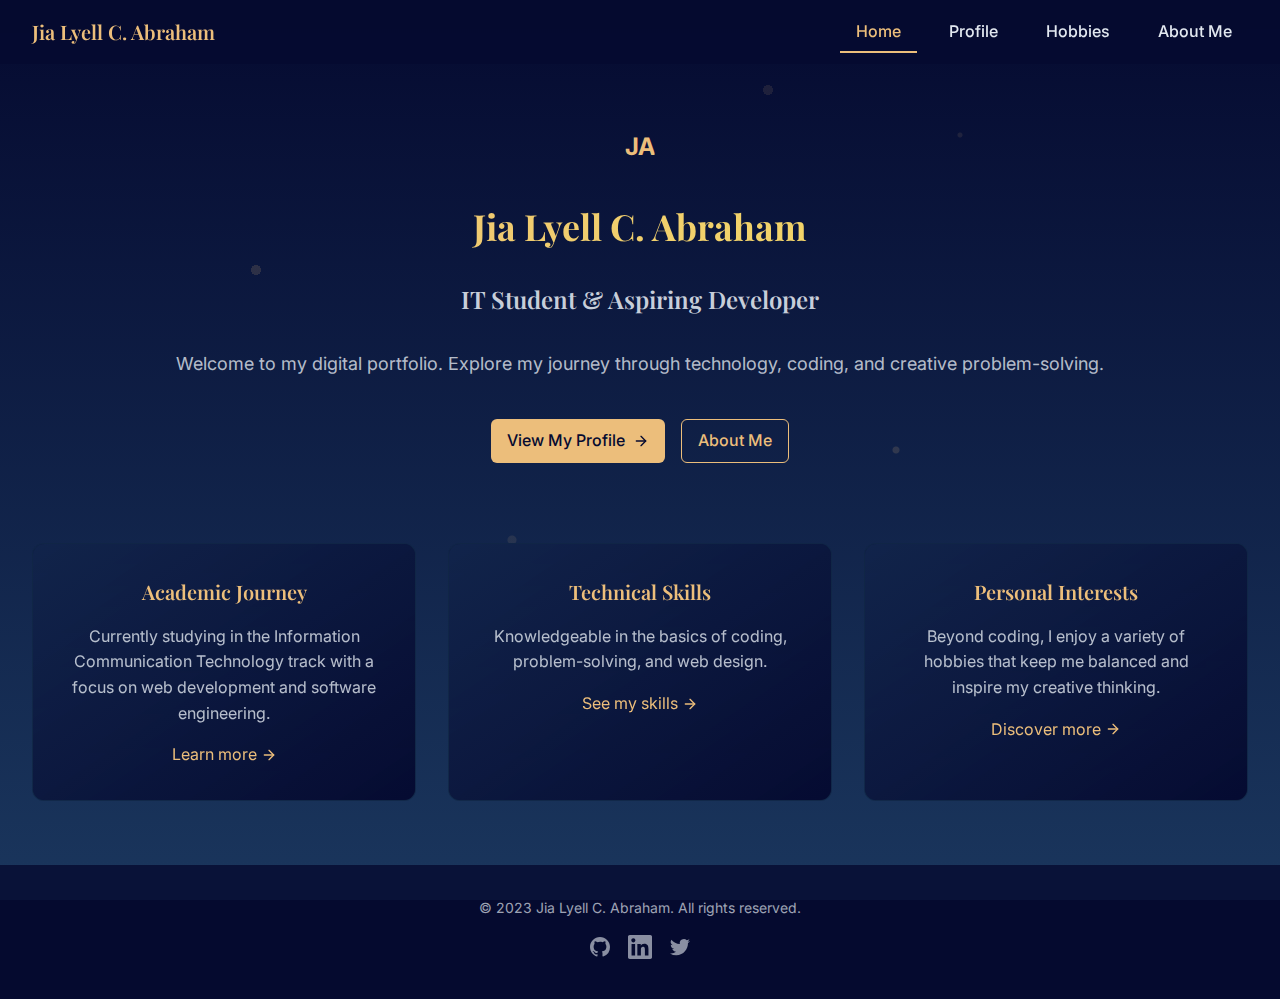
==== index.html @ 5d52dc2f "Update index.html" ====
<!DOCTYPE html>
<html lang="en">
  <head>
  <meta charset="UTF-8">
  <meta name="viewport" content="width=device-width, initial-scale=1.0">
  <title>Jia Lyell C. Abraham - Home</title>
  <link href="https://fonts.googleapis.com/css2?family=Inter:wght@300;400;500;600;700&family=Playfair+Display:wght@400;500;600;700&display=swap" rel="stylesheet">
  <link href="styles.css" rel="stylesheet">
</head>
<body>
  <div class="min-h-screen flex flex-col">
    <nav class="sticky top-0 z-50 backdrop-blur-md bg-starry-navy/80 border-b border-starry-teal/20">
      <div class="max-w-7xl mx-auto px-4 sm:px-6 lg:px-8">
        <div class="flex items-center justify-between h-16">
          <div class="flex-shrink-0">
            <a href="index.html" class="text-xl font-serif font-semibold text-starry-gold">
              Jia Lyell C. Abraham
            </a>
          </div>
          
          <!-- Desktop Navigation -->
          <div class="hidden md:block">
            <div class="ml-10 flex items-center space-x-4">
              <a href="index.html" class="navbar-link active">Home</a>
              <a href="profile.html" class="navbar-link">Profile</a>
              <a href="hobbies.html" class="navbar-link">Hobbies</a>
              <a href="about.html" class="navbar-link">About Me</a>
            </div>
          </div>
          
          <!-- Mobile menu button -->
          <div class="md:hidden">
            <button
              type="button"
              class="text-starry-light hover:text-starry-gold"
              id="mobile-menu-button"
            >
              <svg xmlns="http://www.w3.org/2000/svg" width="24" height="24" viewBox="0 0 24 24" fill="none" stroke="currentColor" stroke-width="2" stroke-linecap="round" stroke-linejoin="round" class="menu-icon"><line x1="3" y1="12" x2="21" y2="12"></line><line x1="3" y1="6" x2="21" y2="6"></line><line x1="3" y1="18" x2="21" y2="18"></line></svg>
              <svg xmlns="http://www.w3.org/2000/svg" width="24" height="24" viewBox="0 0 24 24" fill="none" stroke="currentColor" stroke-width="2" stroke-linecap="round" stroke-linejoin="round" class="x-icon hidden"><line x1="18" y1="6" x2="6" y2="18"></line><line x1="6" y1="6" x2="18" y2="18"></line></svg>
            </button>
          </div>
        </div>
      </div>
      
      <!-- Mobile Navigation Menu -->
      <div class="mobile-menu md:hidden hidden">
        <div class="px-2 pt-2 pb-3 space-y-1 sm:px-3 backdrop-blur-lg bg-starry-navy/90">
          <a href="index.html" class="block px-3 py-2 rounded-md text-base font-medium text-starry-gold bg-starry-blue/30">Home</a>
          <a href="profile.html" class="block px-3 py-2 rounded-md text-base font-medium text-starry-light hover:text-starry-gold hover:bg-starry-blue/20">Profile</a>
          <a href="hobbies.html" class="block px-3 py-2 rounded-md text-base font-medium text-starry-light hover:text-starry-gold hover:bg-starry-blue/20">Hobbies</a>
          <a href="about.html" class="block px-3 py-2 rounded-md text-base font-medium text-starry-light hover:text-starry-gold hover:bg-starry-blue/20">About Me</a>
        </div>
      </div>
    </nav>

    <main class="flex-grow">
      <div class="min-h-[calc(100vh-10rem)] flex flex-col justify-center">
        <div class="max-w-7xl mx-auto px-4 sm:px-6 lg:px-8 py-16 text-center">
          <div class="mb-10">
            <div class="flex justify-center mb-8">
              <div class="h-32 w-32 rounded-full overflow-hidden border-4 border-starry-gold shadow-lg">
                <img src="profile-picture.jpg" alt="Jia Lyell C. Abraham" class="w-full h-full object-cover" onerror="this.style.display='none'; this.nextElementSibling.style.display='flex';" />
                <div class="w-full h-full bg-starry-blue text-starry-gold flex items-center justify-center text-2xl font-bold" style="display: none;">JA</div>
              </div>
            </div>
            <h1 class="text-4xl md:text-6xl font-bold mb-6 bg-gradient-to-r from-starry-gold to-starry-yellow bg-clip-text text-transparent">
              Jia Lyell C. Abraham
            </h1>
            <h2 class="text-xl md:text-2xl text-starry-light/90 mb-8">
              IT Student & Aspiring Developer
            </h2>
            <p class="text-lg md:text-xl text-starry-light/80 max-w-2xl mx-auto mb-10">
              Welcome to my digital portfolio. Explore my journey through technology, 
              coding, and creative problem-solving.
            </p>
            <div class="flex flex-col sm:flex-row gap-4 justify-center">
              <a href="profile.html" class="button bg-starry-gold text-starry-navy hover:bg-starry-yellow">
                View My Profile 
                <svg xmlns="http://www.w3.org/2000/svg" width="16" height="16" viewBox="0 0 24 24" fill="none" stroke="currentColor" stroke-width="2" stroke-linecap="round" stroke-linejoin="round" class="ml-2 h-4 w-4"><path d="M5 12h14"></path><path d="m12 5 7 7-7 7"></path></svg>
              </a>
              <a href="about.html" class="button-outline border-starry-gold text-starry-gold hover:bg-starry-blue/20">
                About Me
              </a>
            </div>
          </div>
          
          <div class="grid grid-cols-1 md:grid-cols-3 gap-8 mt-20">
            <div class="content-card p-8 transform transition-all duration-300 hover:-translate-y-2">
              <h3 class="text-xl font-semibold text-starry-gold mb-4">Academic Journey</h3>
              <p class="text-starry-light/80 mb-4">
                Currently studying in the Information Communication Technology track with a focus on web development and software engineering.
              </p>
              <a href="profile.html" class="text-starry-gold hover:underline inline-flex items-center">
                Learn more 
                <svg xmlns="http://www.w3.org/2000/svg" width="16" height="16" viewBox="0 0 24 24" fill="none" stroke="currentColor" stroke-width="2" stroke-linecap="round" stroke-linejoin="round" class="ml-1 h-4 w-4"><path d="M5 12h14"></path><path d="m12 5 7 7-7 7"></path></svg>
              </a>
            </div>
            
            <div class="content-card p-8 transform transition-all duration-300 hover:-translate-y-2">
              <h3 class="text-xl font-semibold text-starry-gold mb-4">Technical Skills</h3>
              <p class="text-starry-light/80 mb-4">
                Knowledgeable in the basics of coding, problem-solving, and web design.
              </p>
              <a href="profile.html" class="text-starry-gold hover:underline inline-flex items-center">
                See my skills 
                <svg xmlns="http://www.w3.org/2000/svg" width="16" height="16" viewBox="0 0 24 24" fill="none" stroke="currentColor" stroke-width="2" stroke-linecap="round" stroke-linejoin="round" class="ml-1 h-4 w-4"><path d="M5 12h14"></path><path d="m12 5 7 7-7 7"></path></svg>
              </a>
            </div>
            
            <div class="content-card p-8 transform transition-all duration-300 hover:-translate-y-2">
              <h3 class="text-xl font-semibold text-starry-gold mb-4">Personal Interests</h3>
              <p class="text-starry-light/80 mb-4">
                Beyond coding, I enjoy a variety of hobbies that keep me balanced and inspire my creative thinking.
              </p>
              <a href="hobbies.html" class="text-starry-gold hover:underline inline-flex items-center">
                Discover more 
                <svg xmlns="http://www.w3.org/2000/svg" width="16" height="16" viewBox="0 0 24 24" fill="none" stroke="currentColor" stroke-width="2" stroke-linecap="round" stroke-linejoin="round" class="ml-1 h-4 w-4"><path d="M5 12h14"></path><path d="m12 5 7 7-7 7"></path></svg>
              </a>
            </div>
          </div>
        </div>
      </div>
    </main>

    <footer class="bg-starry-navy/80 border-t border-starry-teal/20 py-8">
      <div class="max-w-7xl mx-auto px-4 sm:px-6 lg:px-8">
        <div class="flex flex-col items-center justify-center text-center">
          <p class="text-starry-light/70 text-sm">
            &copy; 2023 Jia Lyell C. Abraham. All rights reserved.
          </p>
          <div class="flex space-x-4 mt-4">
            <a href="#" class="text-starry-light/60 hover:text-starry-gold">
              <span class="sr-only">GitHub</span>
              <svg class="h-6 w-6" fill="currentColor" viewBox="0 0 24 24" aria-hidden="true">
                <path fill-rule="evenodd" d="M12 2C6.477 2 2 6.484 2 12.017c0 4.425 2.865 8.18 6.839 9.504.5.092.682-.217.682-.483 0-.237-.008-.868-.013-1.703-2.782.605-3.369-1.343-3.369-1.343-.454-1.158-1.11-1.466-1.11-1.466-.908-.62.069-.608.069-.608 1.003.07 1.531 1.032 1.531 1.032.892 1.53 2.341 1.088 2.91.832.092-.647.35-1.088.636-1.338-2.22-.253-4.555-1.113-4.555-4.951 0-1.093.39-1.988 1.029-2.688-.103-.253-.446-1.272.098-2.65 0 0 .84-.27 2.75 1.026A9.564 9.564 0 0112 6.844c.85.004 1.705.115 2.504.337 1.909-1.296 2.747-1.027 2.747-1.027.546 1.379.202 2.398.1 2.651.64.7 1.028 1.595 1.028 2.688 0 3.848-2.339 4.695-4.566 4.943.359.309.678.92.678 1.855 0 1.338-.012 2.419-.012 2.747 0 .268.18.58.688.482A10.019 10.019 0 0022 12.017C22 6.484 17.522 2 12 2z" clip-rule="evenodd" />
              </svg>
            </a>
            <a href="#" class="text-starry-light/60 hover:text-starry-gold">
              <span class="sr-only">Discord</span>
              <svg class="h-6 w-6" fill="currentColor" viewBox="0 0 24 24" aria-hidden="true">
                <path d="M20.447 20.452h-3.554v-5.569c0-1.328-.027-3.037-1.852-3.037-1.853 0-2.136 1.445-2.136 2.939v5.667H9.351V9h3.414v1.561h.046c.477-.9 1.637-1.85 3.37-1.85 3.601 0 4.267 2.37 4.267 5.455v6.286zM5.337 7.433c-1.144 0-2.063-.926-2.063-2.065 0-1.138.92-2.063 2.063-2.063 1.14 0 2.064.925 2.064 2.063 0 1.139-.925 2.065-2.064 2.065zm1.782 13.019H3.555V9h3.564v11.452zM22.225 0H1.771C.792 0 0 .774 0 1.729v20.542C0 23.227.792 24 1.771 24h20.451C23.2 24 24 23.227 24 22.271V1.729C24 .774 23.2 0 22.222 0h.003z"/>
              </svg>
            </a>
            <a href="#" class="text-starry-light/60 hover:text-starry-gold">
              <span class="sr-only">Instagram</span>
              <svg class="h-6 w-6" fill="currentColor" viewBox="0 0 24 24" aria-hidden="true">
                <path d="M8.29 20.251c7.547 0 11.675-6.253 11.675-11.675 0-.178 0-.355-.012-.53A8.348 8.348 0 0022 5.92a8.19 8.19 0 01-2.357.646 4.118 4.118 0 001.804-2.27 8.224 8.224 0 01-2.605.996 4.107 4.107 0 00-6.993 3.743 11.65 11.65 0 01-8.457-4.287 4.106 4.106 0 001.27 5.477A4.072 4.072 0 012.8 9.713v.052a4.105 4.105 0 003.292 4.022 4.095 4.095 0 01-1.853.07 4.108 4.108 0 003.834 2.85A8.233 8.233 0 012 18.407a11.616 11.616 0 006.29 1.84" />
              </svg>
            </a>
          </div>
        </div>
      </div>
    </footer>
  </div>

  <script>
    document.getElementById('mobile-menu-button').addEventListener('click', function() {
      const mobileMenu = document.querySelector('.mobile-menu');
      const menuIcon = document.querySelector('.menu-icon');
      const xIcon = document.querySelector('.x-icon');
      
      mobileMenu.classList.toggle('hidden');
      menuIcon.classList.toggle('hidden');
      xIcon.classList.toggle('hidden');
    });
  </script>
</body>
</html>
---- styles.css ----
@import url('https://fonts.googleapis.com/css2?family=Inter:wght@300;400;500;600;700&family=Playfair+Display:wght@400;500;600;700&display=swap');

/* Base Styles */
:root {
  --starry-navy: #050A30;
  --starry-blue: #1A365D;
  --starry-teal: #2C7A7B;
  --starry-gold: #ECBE7B;
  --starry-yellow: #F6E05E;
  --starry-light: #E2E8F0;
}

* {
  margin: 0;
  padding: 0;
  box-sizing: border-box;
}

body {
  font-family: 'Inter', sans-serif;
  background-color: var(--starry-navy);
  color: var(--starry-light);
  background-image: 
    radial-gradient(circle at 20% 30%, rgba(236, 190, 123, 0.15) 5px, transparent 5px),
    radial-gradient(circle at 75% 15%, rgba(236, 190, 123, 0.1) 2px, transparent 3px),
    radial-gradient(circle at 40% 60%, rgba(236, 190, 123, 0.1) 4px, transparent 5px),
    radial-gradient(circle at 70% 50%, rgba(236, 190, 123, 0.15) 3px, transparent 4px),
    radial-gradient(circle at 90% 85%, rgba(236, 190, 123, 0.1) 5px, transparent 5px),
    radial-gradient(circle at 10% 85%, rgba(236, 190, 123, 0.15) 2px, transparent 3px),
    radial-gradient(circle at 60% 10%, rgba(236, 190, 123, 0.1) 5px, transparent 5px),
    linear-gradient(to bottom, #050A30, #1A365D);
  background-attachment: fixed;
  line-height: 1.6;
}

h1, h2, h3, h4, h5, h6 {
  font-family: 'Playfair Display', serif;
  font-weight: 600;
}

a {
  color: inherit;
  text-decoration: none;
}

/* Utilities */
.max-w-7xl {
  max-width: 80rem;
}

.mx-auto {
  margin-left: auto;
  margin-right: auto;
}

.px-4 {
  padding-left: 1rem;
  padding-right: 1rem;
}

.py-12 {
  padding-top: 3rem;
  padding-bottom: 3rem;
}

.py-8 {
  padding-top: 2rem;
  padding-bottom: 2rem;
}

.py-6 {
  padding-top: 1.5rem;
  padding-bottom: 1.5rem;
}

.py-4 {
  padding-top: 1rem;
  padding-bottom: 1rem;
}

.py-2 {
  padding-top: 0.5rem;
  padding-bottom: 0.5rem;
}

.px-6 {
  padding-left: 1.5rem;
  padding-right: 1.5rem;
}

.px-8 {
  padding-left: 2rem;
  padding-right: 2rem;
}

.px-3 {
  padding-left: 0.75rem;
  padding-right: 0.75rem;
}

.py-16 {
  padding-top: 4rem;
  padding-bottom: 4rem;
}

.p-8 {
  padding: 2rem;
}

.p-6 {
  padding: 1.5rem;
}

.p-4 {
  padding: 1rem;
}

.p-3 {
  padding: 0.75rem;
}

.mb-10 {
  margin-bottom: 2.5rem;
}

.mb-8 {
  margin-bottom: 2rem;
}

.mb-6 {
  margin-bottom: 1.5rem;
}

.mb-4 {
  margin-bottom: 1rem;
}

.mb-2 {
  margin-bottom: 0.5rem;
}

.mt-20 {
  margin-top: 5rem;
}

.mt-10 {
  margin-top: 2.5rem;
}

.mt-8 {
  margin-top: 2rem;
}

.mt-6 {
  margin-top: 1.5rem;
}

.mt-4 {
  margin-top: 1rem;
}

.mt-2 {
  margin-top: 0.5rem;
}

.mt-1 {
  margin-top: 0.25rem;
}

.ml-10 {
  margin-left: 2.5rem;
}

.ml-2 {
  margin-left: 0.5rem;
}

.ml-1 {
  margin-left: 0.25rem;
}

.mr-2 {
  margin-right: 0.5rem;
}

.mt-1\.5 {
  margin-top: 0.375rem;
}

.text-center {
  text-align: center;
}

.text-left {
  text-align: left;
}

.flex {
  display: flex;
}

.grid {
  display: grid;
}

.hidden {
  display: none;
}

.block {
  display: block;
}

.flex-col {
  flex-direction: column;
}

.flex-grow {
  flex-grow: 1;
}

.flex-shrink-0 {
  flex-shrink: 0;
}

.items-center {
  align-items: center;
}

.items-start {
  align-items: flex-start;
}

.justify-center {
  justify-content: center;
}

.justify-between {
  justify-content: space-between;
}

.space-x-4 > * + * {
  margin-left: 1rem;
}

.space-y-8 > * + * {
  margin-top: 2rem;
}

.space-y-6 > * + * {
  margin-top: 1.5rem;
}

.space-y-4 > * + * {
  margin-top: 1rem;
}

.space-y-3 > * + * {
  margin-top: 0.75rem;
}

.space-y-2 > * + * {
  margin-top: 0.5rem;
}

.space-y-1 > * + * {
  margin-top: 0.25rem;
}

.gap-8 {
  gap: 2rem;
}

.gap-6 {
  gap: 1.5rem;
}

.gap-4 {
  gap: 1rem;
}

.rounded-full {
  border-radius: 9999px;
}

.rounded-xl {
  border-radius: 0.75rem;
}

.rounded-lg {
  border-radius: 0.5rem;
}

.rounded-md {
  border-radius: 0.375rem;
}

.border {
  border-width: 1px;
}

.border-b {
  border-bottom-width: 1px;
}

.border-t {
  border-top-width: 1px;
}

.border-l {
  border-left-width: 1px;
}

.border-4 {
  border-width: 4px;
}

.border-starry-teal\/20 {
  border-color: rgba(44, 122, 123, 0.2);
}

.border-starry-gold\/20 {
  border-color: rgba(236, 190, 123, 0.2);
}

.text-starry-gold {
  color: var(--starry-gold);
}

.text-starry-light {
  color: var(--starry-light);
}

.text-starry-light\/90 {
  color: rgba(226, 232, 240, 0.9);
}

.text-starry-light\/80 {
  color: rgba(226, 232, 240, 0.8);
}

.text-starry-light\/70 {
  color: rgba(226, 232, 240, 0.7);
}

.text-starry-light\/60 {
  color: rgba(226, 232, 240, 0.6);
}

.text-starry-navy {
  color: var(--starry-navy);
}

.bg-starry-navy {
  background-color: var(--starry-navy);
}

.bg-starry-navy\/80 {
  background-color: rgba(5, 10, 48, 0.8);
}

.bg-starry-navy\/70 {
  background-color: rgba(5, 10, 48, 0.7);
}

.bg-starry-blue\/30 {
  background-color: rgba(26, 54, 93, 0.3);
}

.bg-starry-blue\/20 {
  background-color: rgba(26, 54, 93, 0.2);
}

.bg-starry-gold {
  background-color: var(--starry-gold);
}

.text-5xl {
  font-size: 3rem;
}

.text-4xl {
  font-size: 2.25rem;
}

.text-3xl {
  font-size: 1.875rem;
}

.text-2xl {
  font-size: 1.5rem;
}

.text-xl {
  font-size: 1.25rem;
}

.text-lg {
  font-size: 1.125rem;
}

.text-base {
  font-size: 1rem;
}

.text-sm {
  font-size: 0.875rem;
}

.font-bold {
  font-weight: 700;
}

.font-semibold {
  font-weight: 600;
}

.font-medium {
  font-weight: 500;
}

.font-serif {
  font-family: 'Playfair Display', serif;
}

.font-sans {
  font-family: 'Inter', sans-serif;
}

.w-full {
  width: 100%;
}

.w-48 {
  width: 12rem;
}

.w-24 {
  width: 6rem;
}

.w-3 {
  width: 0.75rem;
}

.w-2 {
  width: 0.5rem;
}

.h-full {
  height: 100%;
}

.h-48 {
  height: 12rem;
}

.h-16 {
  height: 4rem;
}

.h-10 {
  height: 2.5rem;
}

.h-6 {
  height: 1.5rem;
}

.h-4 {
  height: 1rem;
}

.h-3 {
  height: 0.75rem;
}

.h-2 {
  height: 0.5rem;
}

.h-1 {
  height: 0.25rem;
}

.min-h-screen {
  min-height: 100vh;
}

.min-h-\[calc\(100vh-10rem\)\] {
  min-height: calc(100vh - 10rem);
}

.object-cover {
  object-fit: cover;
}

.overflow-hidden {
  overflow: hidden;
}

.bg-clip-text {
  -webkit-background-clip: text;
  background-clip: text;
}

.text-transparent {
  color: transparent;
}

.bg-gradient-to-r {
  background-image: linear-gradient(to right, var(--tw-gradient-stops));
}

.from-starry-gold {
  --tw-gradient-from: var(--starry-gold);
  --tw-gradient-stops: var(--tw-gradient-from), var(--tw-gradient-to, rgba(236, 190, 123, 0));
}

.to-starry-yellow {
  --tw-gradient-to: var(--starry-yellow);
}

.from-transparent {
  --tw-gradient-from: transparent;
  --tw-gradient-stops: var(--tw-gradient-from), var(--tw-gradient-to, rgba(0, 0, 0, 0));
}

.via-starry-gold {
  --tw-gradient-stops: var(--tw-gradient-from), var(--starry-gold), var(--tw-gradient-to, rgba(236, 190, 123, 0));
}

.to-transparent {
  --tw-gradient-to: transparent;
}

.backdrop-blur-md {
  backdrop-filter: blur(12px);
}

.backdrop-blur-lg {
  backdrop-filter: blur(16px);
}

.sticky {
  position: sticky;
}

.fixed {
  position: fixed;
}

.absolute {
  position: absolute;
}

.relative {
  position: relative;
}

.inset-0 {
  top: 0;
  right: 0;
  bottom: 0;
  left: 0;
}

.top-0 {
  top: 0;
}

.-left-1\.5 {
  left: -0.375rem;
}

.z-50 {
  z-index: 50;
}

.transform {
  transform: translateX(0) translateY(0) rotate(0) skewX(0) skewY(0) scaleX(1) scaleY(1);
}

.transition-all {
  transition-property: all;
  transition-timing-function: cubic-bezier(0.4, 0, 0.2, 1);
  transition-duration: 150ms;
}

.transition-colors {
  transition-property: color, background-color, border-color, text-decoration-color, fill, stroke;
  transition-timing-function: cubic-bezier(0.4, 0, 0.2, 1);
  transition-duration: 150ms;
}

.duration-300 {
  transition-duration: 300ms;
}

.hover\:-translate-y-2:hover {
  transform: translateY(-0.5rem);
}

.hover\:bg-starry-yellow:hover {
  background-color: var(--starry-yellow);
}

.hover\:bg-starry-blue\/20:hover {
  background-color: rgba(26, 54, 93, 0.2);
}

.hover\:text-starry-gold:hover {
  color: var(--starry-gold);
}

.hover\:underline:hover {
  text-decoration: underline;
}

.hover\:shadow-lg:hover {
  box-shadow: 0 10px 15px -3px rgba(0, 0, 0, 0.1), 0 4px 6px -2px rgba(0, 0, 0, 0.05);
}

.hover\:shadow-starry-gold\/5:hover {
  box-shadow: 0 0 0 1px rgba(236, 190, 123, 0.05);
}

.sr-only {
  position: absolute;
  width: 1px;
  height: 1px;
  padding: 0;
  margin: -1px;
  overflow: hidden;
  clip: rect(0, 0, 0, 0);
  white-space: nowrap;
  border-width: 0;
}

.inline-flex {
  display: inline-flex;
}

.inline-block {
  display: inline-block;
}

/* Custom Components */
.min-h-screen {
  min-height: 100vh;
}

.flex-col {
  flex-direction: column;
}

.navbar-link {
  position: relative;
  color: var(--starry-light);
  transition: color 0.3s;
  padding: 0.5rem 1rem;
  font-weight: 500;
}

.navbar-link::after {
  content: "";
  position: absolute;
  bottom: 0;
  left: 0;
  width: 0;
  height: 2px;
  background-color: var(--starry-gold);
  transition: width 0.3s;
}

.navbar-link:hover {
  color: var(--starry-gold);
}

.navbar-link:hover::after {
  width: 100%;
}

.navbar-link.active {
  color: var(--starry-gold);
}

.navbar-link.active::after {
  width: 100%;
}

.content-card {
  position: relative;
  background-color: rgba(5, 10, 48, 0.7);
  backdrop-filter: blur(16px);
  border: 1px solid rgba(44, 122, 123, 0.2);
  border-radius: 0.75rem;
  overflow: hidden;
}

.content-card::before {
  content: "";
  position: absolute;
  inset: 0;
  background-image: linear-gradient(to bottom right, rgba(26, 54, 93, 0.5), rgba(5, 10, 48, 0.9));
  z-index: -1;
}

.button {
  display: inline-flex;
  align-items: center;
  justify-content: center;
  padding: 0.5rem 1rem;
  font-weight: 500;
  border-radius: 0.375rem;
  transition: background-color 0.3s;
  text-decoration: none;
}

.button-outline {
  display: inline-flex;
  align-items: center;
  justify-content: center;
  padding: 0.5rem 1rem;
  font-weight: 500;
  border-radius: 0.375rem;
  border: 1px solid;
  transition: background-color 0.3s;
  text-decoration: none;
}

/* Tab System */
.tab-list {
  display: grid;
  grid-template-columns: repeat(3, minmax(0, 1fr));
  width: 100%;
  background-color: rgba(26, 54, 93, 0.3);
  border: 1px solid rgba(44, 122, 123, 0.2);
}

.tab {
  padding: 0.75rem;
  text-align: center;
  font-weight: 500;
  color: var(--starry-light);
  transition: background-color 0.3s, color 0.3s;
  cursor: pointer;
}

.tab.active {
  background-color: rgba(26, 54, 93, 0.5);
  color: var(--starry-gold);
}

/* Media Queries */
@media (min-width: 640px) {
  .sm\:px-6 {
    padding-left: 1.5rem;
    padding-right: 1.5rem;
  }
  
  .sm\:px-3 {
    padding-left: 0.75rem;
    padding-right: 0.75rem;
  }
  
  .sm\:flex-row {
    flex-direction: row;
  }
}

@media (min-width: 768px) {
  .md\:grid-cols-2 {
    grid-template-columns: repeat(2, minmax(0, 1fr));
  }
  
  .md\:grid-cols-3 {
    grid-template-columns: repeat(3, minmax(0, 1fr));
  }
  
  .md\:flex-row {
    flex-direction: row;
  }
  
  .md\:text-5xl {
    font-size: 3rem;
  }
  
  .md\:text-4xl {
    font-size: 2.25rem;
  }
  
  .md\:text-2xl {
    font-size: 1.5rem;
  }
  
  .md\:text-left {
    text-align: left;
  }
  
  .md\:items-start {
    align-items: flex-start;
  }
  
  .md\:block {
    display: block;
  }
  
  .md\:hidden {
    display: none;
  }
}

@media (min-width: 1024px) {
  .lg\:px-8 {
    padding-left: 2rem;
    padding-right: 2rem;
  }
  
  .lg\:grid-cols-3 {
    grid-template-columns: repeat(3, minmax(0, 1fr));
  }
  
  .lg\:text-5xl {
    font-size: 3rem;
  }
}
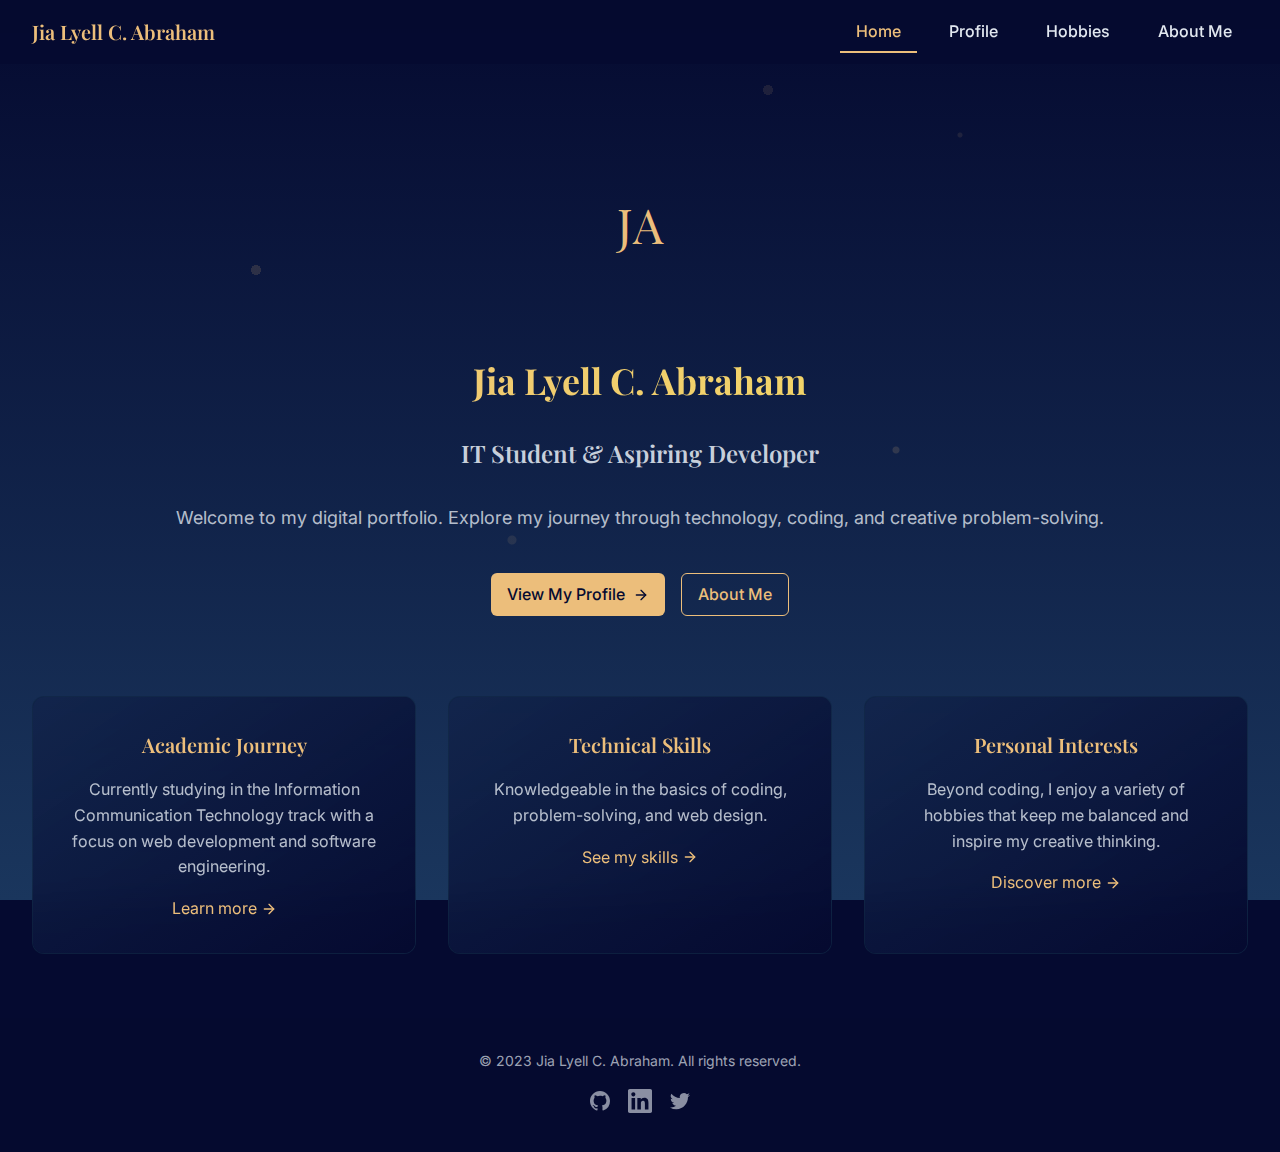
==== commit 54e2674e: "Update index.html" ====
--- a/index.html
+++ b/index.html
@@ -58,9 +58,14 @@
         <div class="max-w-7xl mx-auto px-4 sm:px-6 lg:px-8 py-16 text-center">
           <div class="mb-10">
             <div class="flex justify-center mb-8">
-              <div class="h-32 w-32 rounded-full overflow-hidden border-4 border-starry-gold shadow-lg">
-                <img src="profile-picture.jpg" alt="Jia Lyell C. Abraham" class="w-full h-full object-cover" onerror="this.style.display='none'; this.nextElementSibling.style.display='flex';" />
-                <div class="w-full h-full bg-starry-blue text-starry-gold flex items-center justify-center text-2xl font-bold" style="display: none;">JA</div>
+               <div class="rounded-full overflow-hidden border-4 border-starry-gold/20 w-48 h-48">
+                <img 
+                  src="https://images.unsplash.com/photo-1649972904349-6e44c42644a7?crop=faces&cs=tinysrgb&fit=crop&h=300&w=300" 
+                  alt="Jia Lyell C. Abraham" 
+                  class="w-full h-full object-cover" 
+                  onerror="this.style.display='none'; this.nextElementSibling.style.display='flex';" 
+                />
+                <div class="w-full h-full bg-gradient-to-br from-starry-blue to-starry-navy text-5xl font-serif text-starry-gold flex items-center justify-center" style="display: none;">JA</div>
               </div>
             </div>
             <h1 class="text-4xl md:text-6xl font-bold mb-6 bg-gradient-to-r from-starry-gold to-starry-yellow bg-clip-text text-transparent">
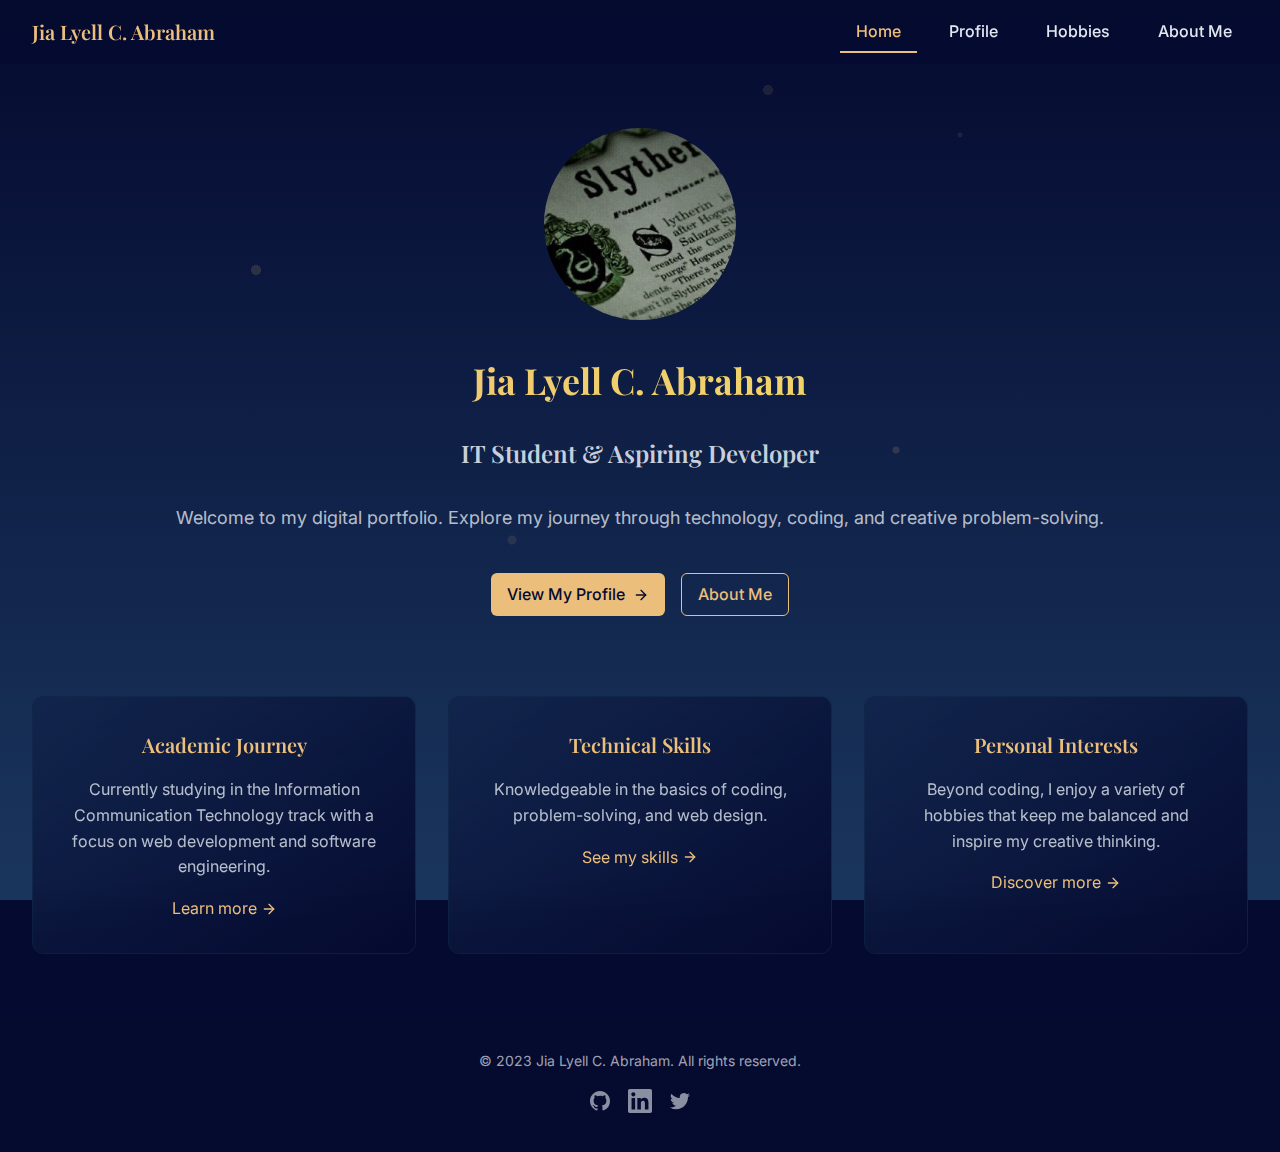
==== commit 971bfba6: "Update index.html" ====
--- a/index.html
+++ b/index.html
@@ -60,7 +60,7 @@
             <div class="flex justify-center mb-8">
                <div class="rounded-full overflow-hidden border-4 border-starry-gold/20 w-48 h-48">
                 <img 
-                  src="https://images.unsplash.com/photo-1649972904349-6e44c42644a7?crop=faces&cs=tinysrgb&fit=crop&h=300&w=300" 
+                  src="s.jpg" 
                   alt="Jia Lyell C. Abraham" 
                   class="w-full h-full object-cover" 
                   onerror="this.style.display='none'; this.nextElementSibling.style.display='flex';" 
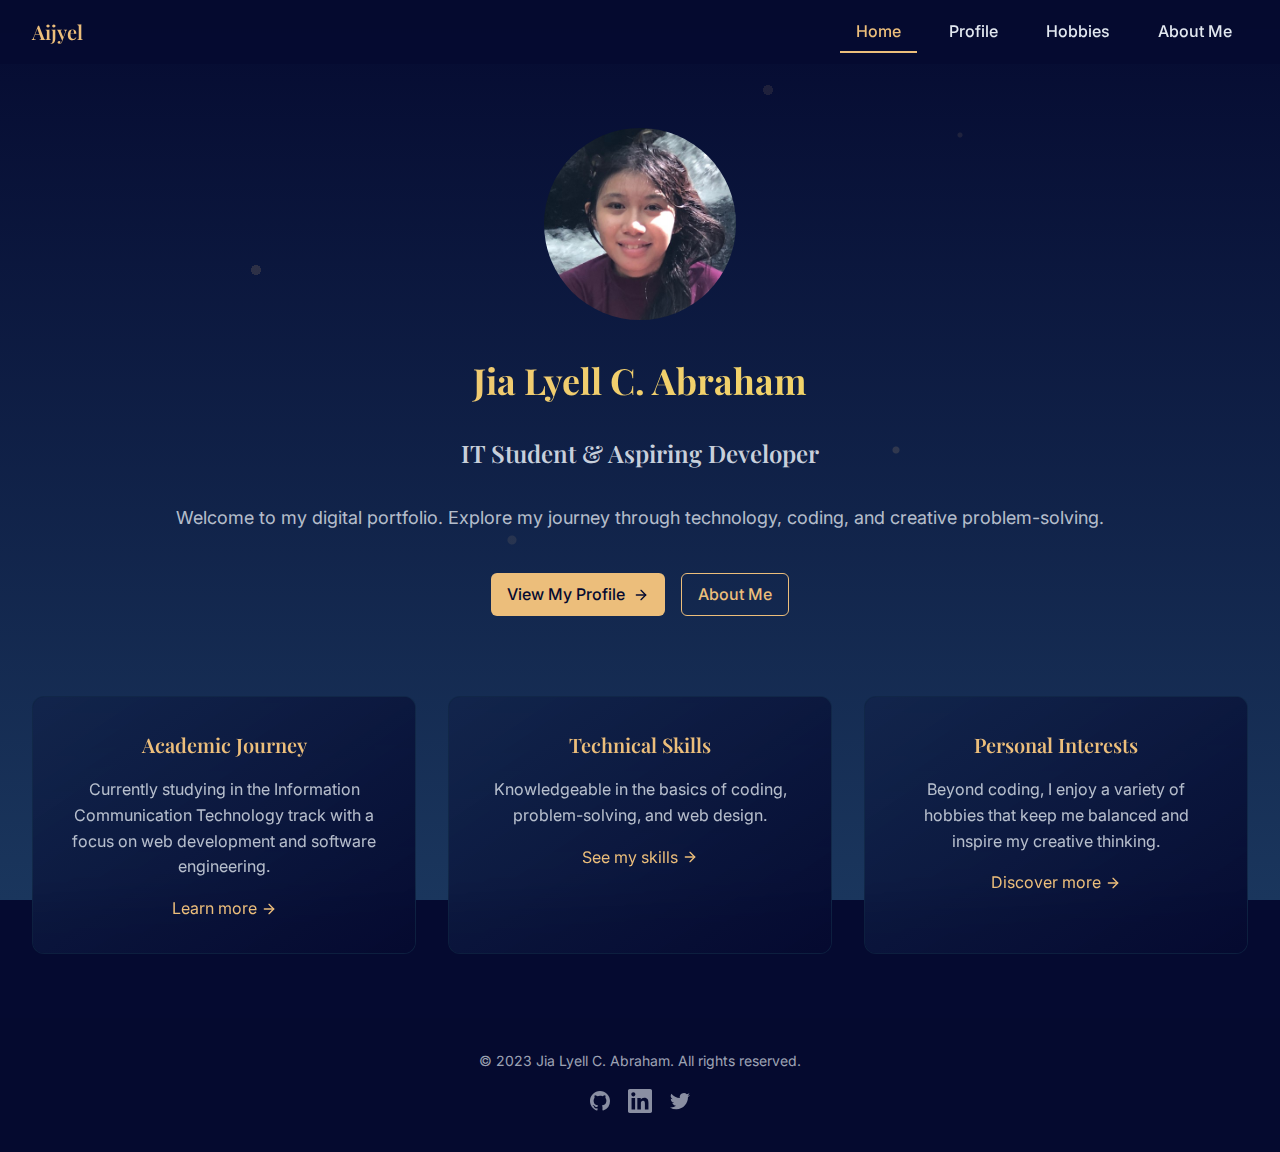
==== commit b11f6345: "Update index.html" ====
--- a/index.html
+++ b/index.html
@@ -14,7 +14,7 @@
         <div class="flex items-center justify-between h-16">
           <div class="flex-shrink-0">
             <a href="index.html" class="text-xl font-serif font-semibold text-starry-gold">
-              Jia Lyell C. Abraham
+              Aijyel
             </a>
           </div>
           
@@ -60,7 +60,7 @@
             <div class="flex justify-center mb-8">
                <div class="rounded-full overflow-hidden border-4 border-starry-gold/20 w-48 h-48">
                 <img 
-                  src="s.jpg" 
+                  src="m.jpg" 
                   alt="Jia Lyell C. Abraham" 
                   class="w-full h-full object-cover" 
                   onerror="this.style.display='none'; this.nextElementSibling.style.display='flex';" 
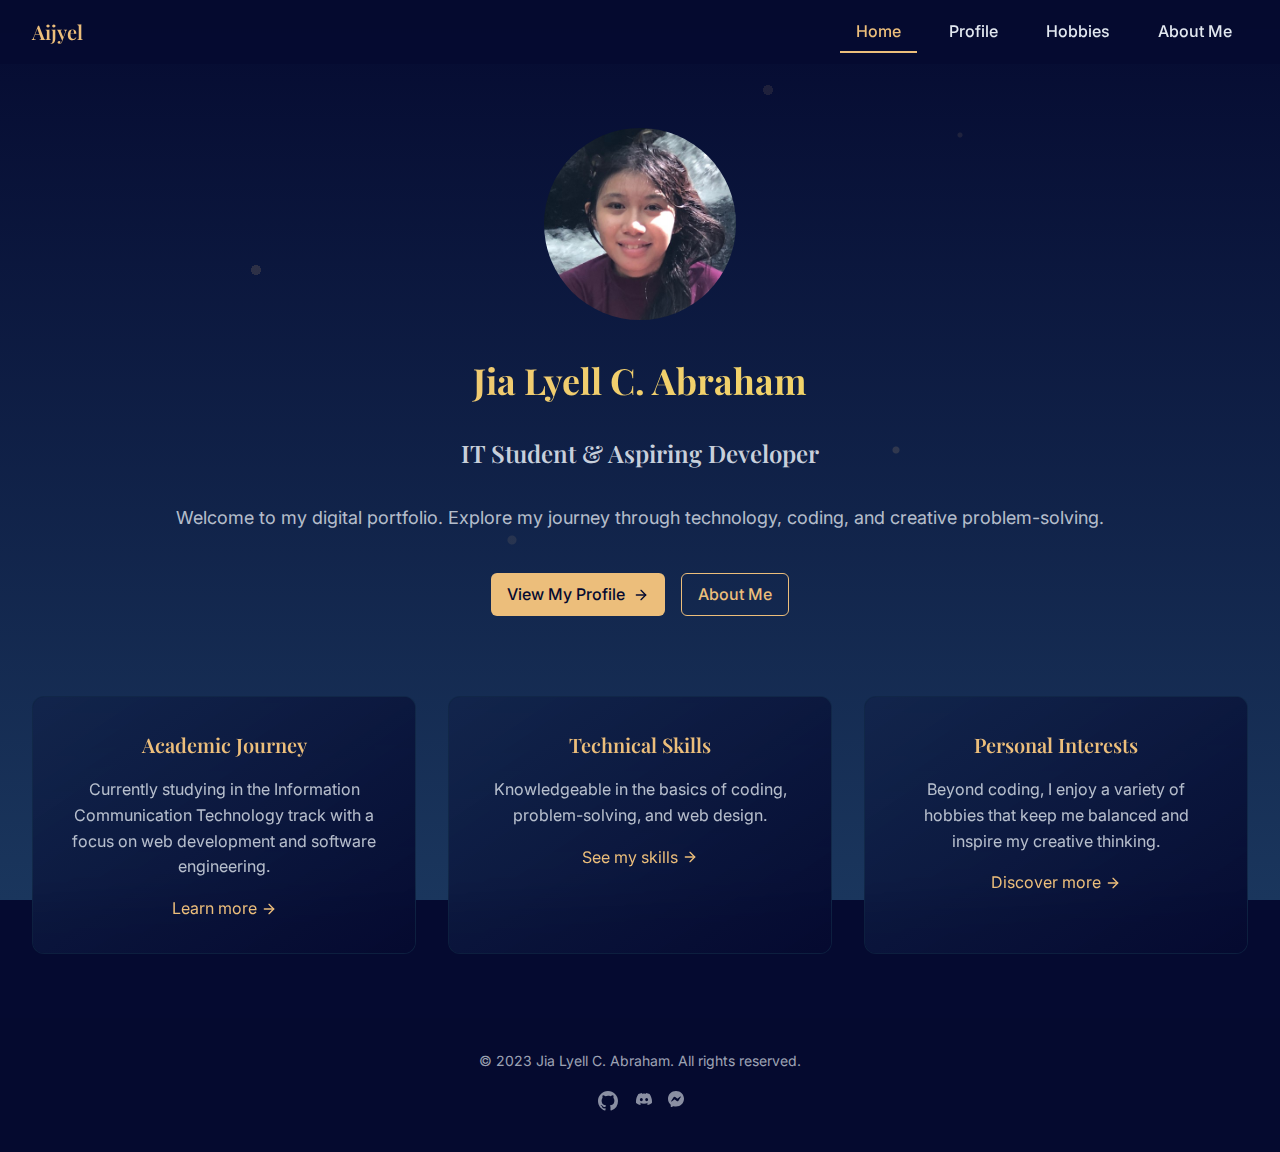
==== commit 9390608a: "Update index.html" ====
--- a/index.html
+++ b/index.html
@@ -3,7 +3,7 @@
   <head>
   <meta charset="UTF-8">
   <meta name="viewport" content="width=device-width, initial-scale=1.0">
-  <title>Jia Lyell C. Abraham - Home</title>
+  <title>Home</title>
   <link href="https://fonts.googleapis.com/css2?family=Inter:wght@300;400;500;600;700&family=Playfair+Display:wght@400;500;600;700&display=swap" rel="stylesheet">
   <link href="styles.css" rel="stylesheet">
 </head>
@@ -142,14 +142,14 @@
             </a>
             <a href="#" class="text-starry-light/60 hover:text-starry-gold">
               <span class="sr-only">Discord</span>
-              <svg class="h-6 w-6" fill="currentColor" viewBox="0 0 24 24" aria-hidden="true">
-                <path d="M20.447 20.452h-3.554v-5.569c0-1.328-.027-3.037-1.852-3.037-1.853 0-2.136 1.445-2.136 2.939v5.667H9.351V9h3.414v1.561h.046c.477-.9 1.637-1.85 3.37-1.85 3.601 0 4.267 2.37 4.267 5.455v6.286zM5.337 7.433c-1.144 0-2.063-.926-2.063-2.065 0-1.138.92-2.063 2.063-2.063 1.14 0 2.064.925 2.064 2.063 0 1.139-.925 2.065-2.064 2.065zm1.782 13.019H3.555V9h3.564v11.452zM22.225 0H1.771C.792 0 0 .774 0 1.729v20.542C0 23.227.792 24 1.771 24h20.451C23.2 24 24 23.227 24 22.271V1.729C24 .774 23.2 0 22.222 0h.003z"/>
+              <svg xmlns="http://www.w3.org/2000/svg" width="16" height="16" fill="currentColor" class="bi bi-discord" viewBox="0 0 16 16">
+                <path d="M13.545 2.907a13.2 13.2 0 0 0-3.257-1.011.05.05 0 0 0-.052.025c-.141.25-.297.577-.406.833a12.2 12.2 0 0 0-3.658 0 8 8 0 0 0-.412-.833.05.05 0 0 0-.052-.025c-1.125.194-2.22.534-3.257 1.011a.04.04 0 0 0-.021.018C.356 6.024-.213 9.047.066 12.032q.003.022.021.037a13.3 13.3 0 0 0 3.995 2.02.05.05 0 0 0 .056-.019q.463-.63.818-1.329a.05.05 0 0 0-.01-.059l-.018-.011a9 9 0 0 1-1.248-.595.05.05 0 0 1-.02-.066l.015-.019q.127-.095.248-.195a.05.05 0 0 1 .051-.007c2.619 1.196 5.454 1.196 8.041 0a.05.05 0 0 1 .053.007q.121.1.248.195a.05.05 0 0 1-.004.085 8 8 0 0 1-1.249.594.05.05 0 0 0-.03.03.05.05 0 0 0 .003.041c.24.465.515.909.817 1.329a.05.05 0 0 0 .056.019 13.2 13.2 0 0 0 4.001-2.02.05.05 0 0 0 .021-.037c.334-3.451-.559-6.449-2.366-9.106a.03.03 0 0 0-.02-.019m-8.198 7.307c-.789 0-1.438-.724-1.438-1.612s.637-1.613 1.438-1.613c.807 0 1.45.73 1.438 1.613 0 .888-.637 1.612-1.438 1.612m5.316 0c-.788 0-1.438-.724-1.438-1.612s.637-1.613 1.438-1.613c.807 0 1.451.73 1.438 1.613 0 .888-.631 1.612-1.438 1.612"/>
               </svg>
             </a>
             <a href="#" class="text-starry-light/60 hover:text-starry-gold">
-              <span class="sr-only">Instagram</span>
-              <svg class="h-6 w-6" fill="currentColor" viewBox="0 0 24 24" aria-hidden="true">
-                <path d="M8.29 20.251c7.547 0 11.675-6.253 11.675-11.675 0-.178 0-.355-.012-.53A8.348 8.348 0 0022 5.92a8.19 8.19 0 01-2.357.646 4.118 4.118 0 001.804-2.27 8.224 8.224 0 01-2.605.996 4.107 4.107 0 00-6.993 3.743 11.65 11.65 0 01-8.457-4.287 4.106 4.106 0 001.27 5.477A4.072 4.072 0 012.8 9.713v.052a4.105 4.105 0 003.292 4.022 4.095 4.095 0 01-1.853.07 4.108 4.108 0 003.834 2.85A8.233 8.233 0 012 18.407a11.616 11.616 0 006.29 1.84" />
+              <span class="sr-only">Messenger</span>
+              <svg xmlns="http://www.w3.org/2000/svg" width="16" height="16" fill="currentColor" class="bi bi-messenger" viewBox="0 0 16 16">
+                <path d="M0 7.76C0 3.301 3.493 0 8 0s8 3.301 8 7.76-3.493 7.76-8 7.76c-.81 0-1.586-.107-2.316-.307a.64.64 0 0 0-.427.03l-1.588.702a.64.64 0 0 1-.898-.566l-.044-1.423a.64.64 0 0 0-.215-.456C.956 12.108 0 10.092 0 7.76m5.546-1.459-2.35 3.728c-.225.358.214.761.551.506l2.525-1.916a.48.48 0 0 1 .578-.002l1.869 1.402a1.2 1.2 0 0 0 1.735-.32l2.35-3.728c.226-.358-.214-.761-.551-.506L9.728 7.381a.48.48 0 0 1-.578.002L7.281 5.98a1.2 1.2 0 0 0-1.735.32z"/>
               </svg>
             </a>
           </div>
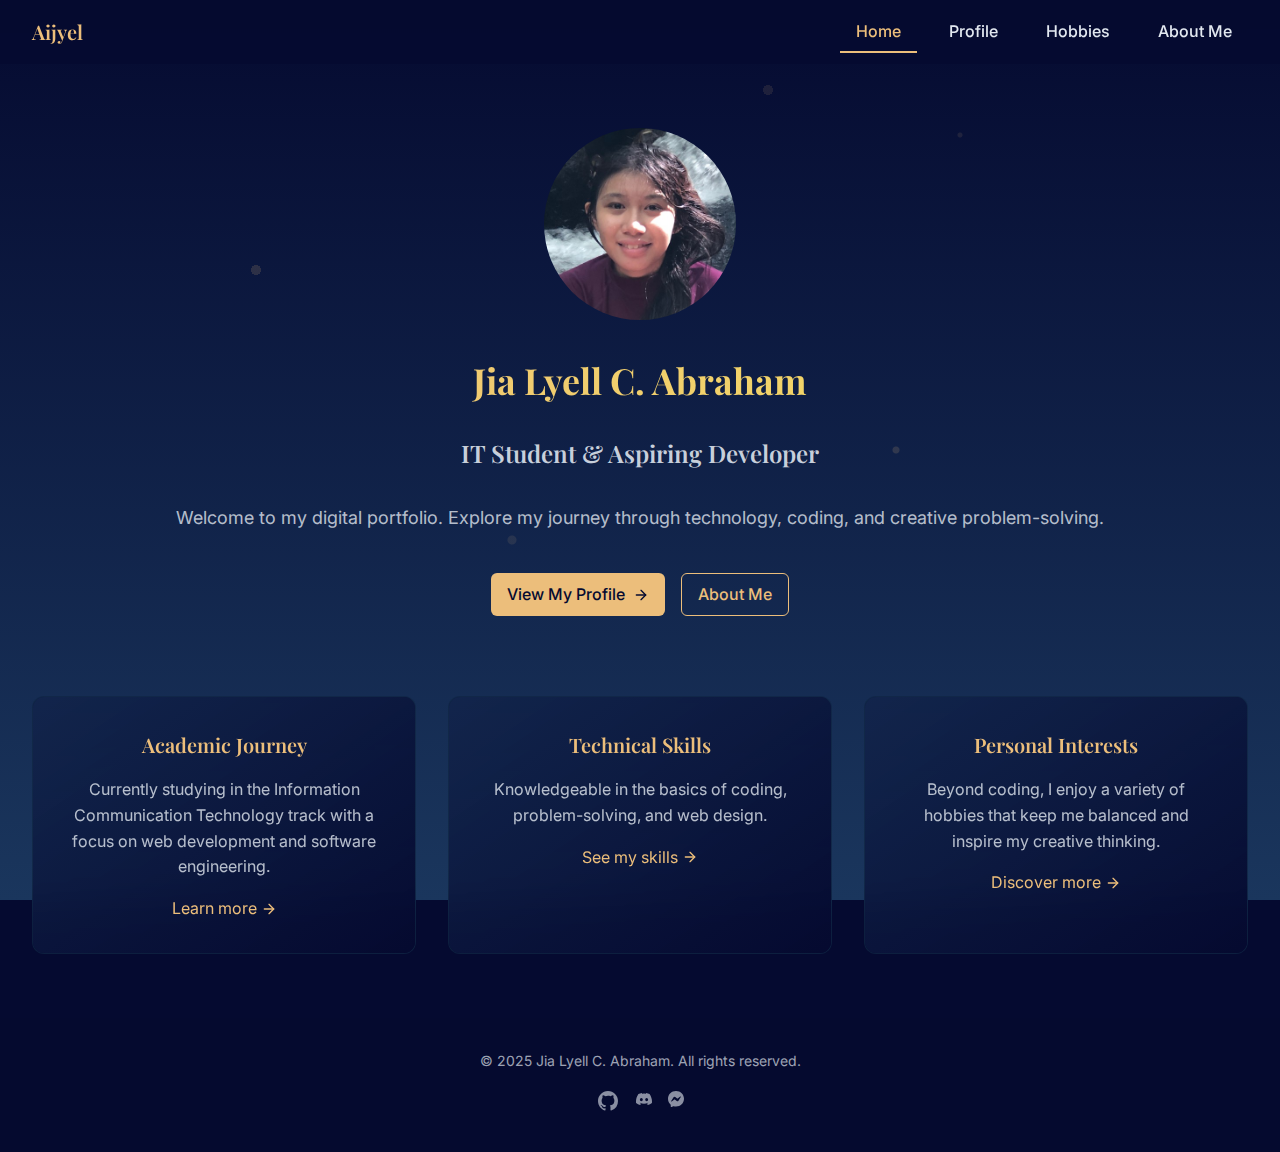
==== commit b17ea5c5: "Update index.html" ====
--- a/index.html
+++ b/index.html
@@ -131,10 +131,10 @@
       <div class="max-w-7xl mx-auto px-4 sm:px-6 lg:px-8">
         <div class="flex flex-col items-center justify-center text-center">
           <p class="text-starry-light/70 text-sm">
-            &copy; 2023 Jia Lyell C. Abraham. All rights reserved.
+            &copy; 2025 Jia Lyell C. Abraham. All rights reserved.
           </p>
           <div class="flex space-x-4 mt-4">
-            <a href="#" class="text-starry-light/60 hover:text-starry-gold">
+            <a href="https://github.com/Aijyel" class="text-starry-light/60 hover:text-starry-gold">
               <span class="sr-only">GitHub</span>
               <svg class="h-6 w-6" fill="currentColor" viewBox="0 0 24 24" aria-hidden="true">
                 <path fill-rule="evenodd" d="M12 2C6.477 2 2 6.484 2 12.017c0 4.425 2.865 8.18 6.839 9.504.5.092.682-.217.682-.483 0-.237-.008-.868-.013-1.703-2.782.605-3.369-1.343-3.369-1.343-.454-1.158-1.11-1.466-1.11-1.466-.908-.62.069-.608.069-.608 1.003.07 1.531 1.032 1.531 1.032.892 1.53 2.341 1.088 2.91.832.092-.647.35-1.088.636-1.338-2.22-.253-4.555-1.113-4.555-4.951 0-1.093.39-1.988 1.029-2.688-.103-.253-.446-1.272.098-2.65 0 0 .84-.27 2.75 1.026A9.564 9.564 0 0112 6.844c.85.004 1.705.115 2.504.337 1.909-1.296 2.747-1.027 2.747-1.027.546 1.379.202 2.398.1 2.651.64.7 1.028 1.595 1.028 2.688 0 3.848-2.339 4.695-4.566 4.943.359.309.678.92.678 1.855 0 1.338-.012 2.419-.012 2.747 0 .268.18.58.688.482A10.019 10.019 0 0022 12.017C22 6.484 17.522 2 12 2z" clip-rule="evenodd" />
@@ -143,13 +143,13 @@
             <a href="#" class="text-starry-light/60 hover:text-starry-gold">
               <span class="sr-only">Discord</span>
               <svg xmlns="http://www.w3.org/2000/svg" width="16" height="16" fill="currentColor" class="bi bi-discord" viewBox="0 0 16 16">
-                <path d="M13.545 2.907a13.2 13.2 0 0 0-3.257-1.011.05.05 0 0 0-.052.025c-.141.25-.297.577-.406.833a12.2 12.2 0 0 0-3.658 0 8 8 0 0 0-.412-.833.05.05 0 0 0-.052-.025c-1.125.194-2.22.534-3.257 1.011a.04.04 0 0 0-.021.018C.356 6.024-.213 9.047.066 12.032q.003.022.021.037a13.3 13.3 0 0 0 3.995 2.02.05.05 0 0 0 .056-.019q.463-.63.818-1.329a.05.05 0 0 0-.01-.059l-.018-.011a9 9 0 0 1-1.248-.595.05.05 0 0 1-.02-.066l.015-.019q.127-.095.248-.195a.05.05 0 0 1 .051-.007c2.619 1.196 5.454 1.196 8.041 0a.05.05 0 0 1 .053.007q.121.1.248.195a.05.05 0 0 1-.004.085 8 8 0 0 1-1.249.594.05.05 0 0 0-.03.03.05.05 0 0 0 .003.041c.24.465.515.909.817 1.329a.05.05 0 0 0 .056.019 13.2 13.2 0 0 0 4.001-2.02.05.05 0 0 0 .021-.037c.334-3.451-.559-6.449-2.366-9.106a.03.03 0 0 0-.02-.019m-8.198 7.307c-.789 0-1.438-.724-1.438-1.612s.637-1.613 1.438-1.613c.807 0 1.45.73 1.438 1.613 0 .888-.637 1.612-1.438 1.612m5.316 0c-.788 0-1.438-.724-1.438-1.612s.637-1.613 1.438-1.613c.807 0 1.451.73 1.438 1.613 0 .888-.631 1.612-1.438 1.612"/>
+                <path fill-rule="evenodd" d="M13.545 2.907a13.2 13.2 0 0 0-3.257-1.011.05.05 0 0 0-.052.025c-.141.25-.297.577-.406.833a12.2 12.2 0 0 0-3.658 0 8 8 0 0 0-.412-.833.05.05 0 0 0-.052-.025c-1.125.194-2.22.534-3.257 1.011a.04.04 0 0 0-.021.018C.356 6.024-.213 9.047.066 12.032q.003.022.021.037a13.3 13.3 0 0 0 3.995 2.02.05.05 0 0 0 .056-.019q.463-.63.818-1.329a.05.05 0 0 0-.01-.059l-.018-.011a9 9 0 0 1-1.248-.595.05.05 0 0 1-.02-.066l.015-.019q.127-.095.248-.195a.05.05 0 0 1 .051-.007c2.619 1.196 5.454 1.196 8.041 0a.05.05 0 0 1 .053.007q.121.1.248.195a.05.05 0 0 1-.004.085 8 8 0 0 1-1.249.594.05.05 0 0 0-.03.03.05.05 0 0 0 .003.041c.24.465.515.909.817 1.329a.05.05 0 0 0 .056.019 13.2 13.2 0 0 0 4.001-2.02.05.05 0 0 0 .021-.037c.334-3.451-.559-6.449-2.366-9.106a.03.03 0 0 0-.02-.019m-8.198 7.307c-.789 0-1.438-.724-1.438-1.612s.637-1.613 1.438-1.613c.807 0 1.45.73 1.438 1.613 0 .888-.637 1.612-1.438 1.612m5.316 0c-.788 0-1.438-.724-1.438-1.612s.637-1.613 1.438-1.613c.807 0 1.451.73 1.438 1.613 0 .888-.631 1.612-1.438 1.612"/>
               </svg>
             </a>
-            <a href="#" class="text-starry-light/60 hover:text-starry-gold">
+            <a href="https://m.me/lyell.abraham" class="text-starry-light/60 hover:text-starry-gold">
               <span class="sr-only">Messenger</span>
               <svg xmlns="http://www.w3.org/2000/svg" width="16" height="16" fill="currentColor" class="bi bi-messenger" viewBox="0 0 16 16">
-                <path d="M0 7.76C0 3.301 3.493 0 8 0s8 3.301 8 7.76-3.493 7.76-8 7.76c-.81 0-1.586-.107-2.316-.307a.64.64 0 0 0-.427.03l-1.588.702a.64.64 0 0 1-.898-.566l-.044-1.423a.64.64 0 0 0-.215-.456C.956 12.108 0 10.092 0 7.76m5.546-1.459-2.35 3.728c-.225.358.214.761.551.506l2.525-1.916a.48.48 0 0 1 .578-.002l1.869 1.402a1.2 1.2 0 0 0 1.735-.32l2.35-3.728c.226-.358-.214-.761-.551-.506L9.728 7.381a.48.48 0 0 1-.578.002L7.281 5.98a1.2 1.2 0 0 0-1.735.32z"/>
+                <path fill-rule="evenodd" d="M0 7.76C0 3.301 3.493 0 8 0s8 3.301 8 7.76-3.493 7.76-8 7.76c-.81 0-1.586-.107-2.316-.307a.64.64 0 0 0-.427.03l-1.588.702a.64.64 0 0 1-.898-.566l-.044-1.423a.64.64 0 0 0-.215-.456C.956 12.108 0 10.092 0 7.76m5.546-1.459-2.35 3.728c-.225.358.214.761.551.506l2.525-1.916a.48.48 0 0 1 .578-.002l1.869 1.402a1.2 1.2 0 0 0 1.735-.32l2.35-3.728c.226-.358-.214-.761-.551-.506L9.728 7.381a.48.48 0 0 1-.578.002L7.281 5.98a1.2 1.2 0 0 0-1.735.32z"/>
               </svg>
             </a>
           </div>
